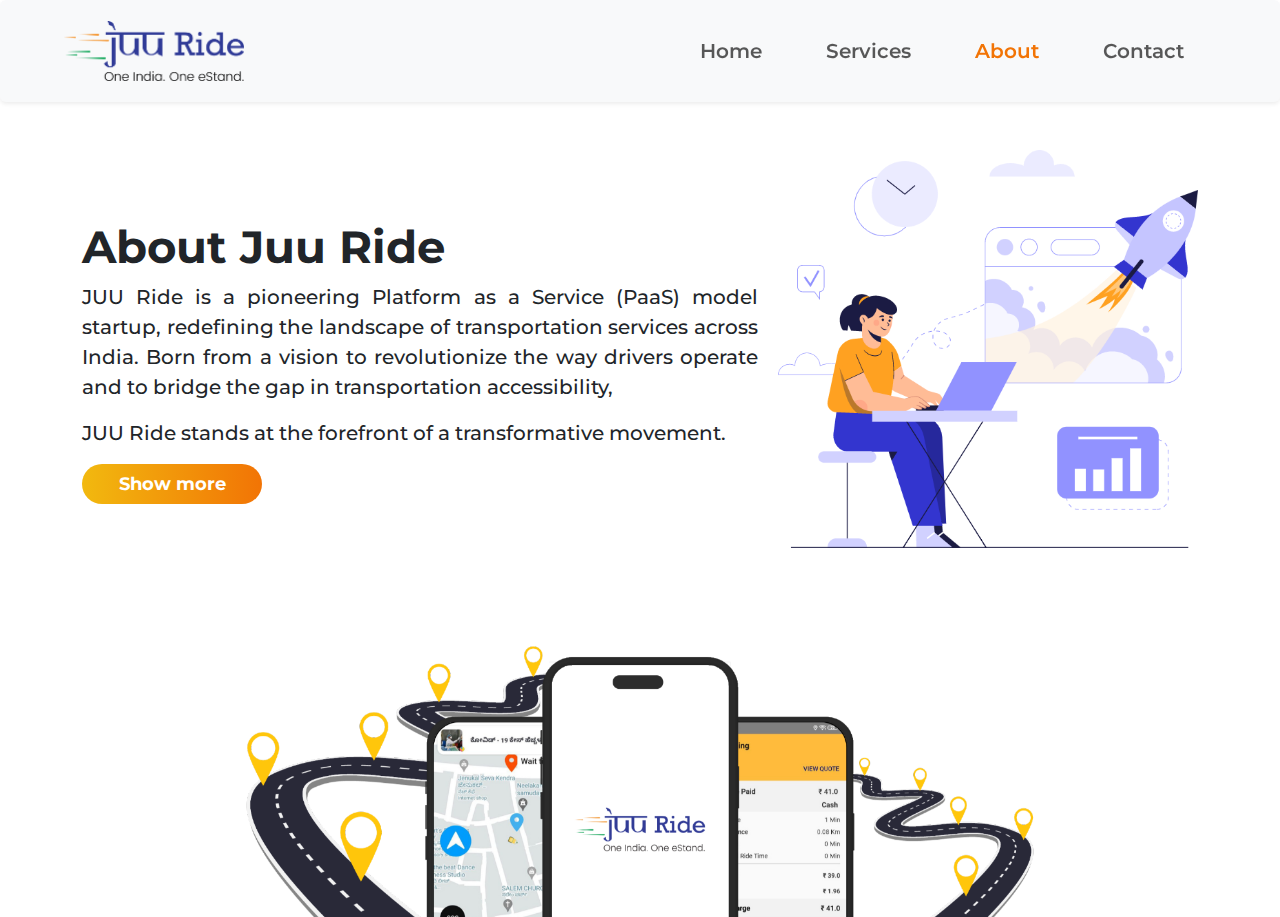
==== about.html @ 824b2cb9 "for html" ====
<!DOCTYPE html>
<html lang="en">

<head>
    <meta charset="UTF-8">
    <meta name="viewport" content="width=device-width, initial-scale=1.0">
    <link rel="stylesheet" href="vendor/bootstrap/css/bootstrap.min.css" />
    <link rel="stylesheet" href="main.css">
    <link rel="stylesheet" href="https://cdnjs.cloudflare.com/ajax/libs/font-awesome/6.3.0/css/all.min.css">
    <title>Document</title>
</head>

<body>

 
<nav class="navbar navbar-expand-lg bg-light shadow-sm p-3 mb-5 rounded sticky-top">
        <div class="container-fluid px-5">
            <div class="d-flex align-items-center">
                <a class="navbar-brand" href="#"><img height="60px" src="assets/images/JUU RIDE Logo-Latest.png" alt=""></a>
                <button class="navbar-toggler" type="button" data-bs-toggle="collapse" data-bs-target="#navbarNav" aria-controls="navbarNav" aria-expanded="false" aria-label="Toggle navigation">
                    <span class="navbar-toggler-icon"></span>
                </button>
            </div>
            <div class="collapse navbar-collapse justify-content-end" id="navbarNav">
                <ul class="navbar-nav">
                    <li class="nav-item px-4">
                        <a class="nav-link " aria-current="page" href="index.html">Home</a>
                    </li>
                    <li class="nav-item px-4">
                        <a class="nav-link" href="services.html">Services</a>
                    </li>
                    <li class="nav-item px-4">
                        <a class="nav-link active" href="about.html">About</a>
                    </li>
                    <li class="nav-item px-4">
                        <a class="nav-link" href="contact-us.html">Contact</a>
                    </li>
                </ul>
            </div>
        </div>
    </nav>





    <div class="container">
        <div class=" about">
        <img src="assets/images/about.png" class="img-fluid rounded float-end" alt="...">
           
            <input id="ch" type="checkbox">
            <h1 >About Juu Ride</h1>
            <p>JUU Ride is a pioneering Platform as a Service (PaaS) model startup, redefining the landscape of transportation services across India. Born from a vision to revolutionize the way drivers operate and to bridge the gap in transportation accessibility,</p>
            <p> JUU Ride stands at the forefront of a transformative movement.</p>

            <div class="abtcontent">
                <p>Our field-tested product is ready to redefine mobility, offering a diverse range of vehicle options for both passengers and goods. From city rides to outstation trips, we cater to every unique journey, ensuring no one is left behind with our multi-lingual support. But we’re more than just a transportation solution. We’re a movement towards driver empowerment, economic growth in Tier 3 cities, and sustainable, transparent, and affordable transportation.</p> <p>With JUU Ride, you have the power to choose, customize, and shape your transportation experience. Our platform integrates seamlessly with existing apps like WhatsApp and Telegram, and our architecture is built for speed and scalability, ensuring a swift implementation and room for growth.</p> <p>Join us in revolutionizing Indian transportation. Join JUU Ride.</p>

                <label for="ch">Show less</label>
            </div>
           
            <label for="ch">Show more</label>
            <!-- <button class="btn-btn-primary">Learn More</button> -->
        </div>
    </div>


<div class="about-foot "><img class="img-fluid" src="assets/images/about-footer.png" alt=""></div>



    <?php include('./includes/footer.php'); ?>


    <script src="vendor/bootstrap/js/bootstrap.min.js"></script>
</body>

</html>
---- main.css ----
@import url('https://fonts.googleapis.com/css2?family=Montserrat:ital,wght@0,100;0,200;0,300;0,400;0,500;0,600;0,700;0,800;0,900;1,100;1,200;1,300;1,400;1,500;1,600;1,700;1,800;1,900&display=swap');

*{
font-family: 'Montserrat', sans-serif;
}

/* navbar */

.navbar{
margin-bottom: 105px;
}

.nav-link{
    font-size: 20px;
    font-weight:600;
}


.navbar-nav .nav-item a.nav-link:hover {
    color: #F27405 !important;
} 
a .active {
    color:#F27405 !important; 
}

/* .nav-item.active a {
    color:#F27405 !important; 
} */

/* .navbar-nav .nav-item.active a {
    background-color: #007bff !important;
    color: #fff !important;
  } */
 .navbar-nav .nav-item .nav-link.active {
    color:#F27405 !important; 
}

@media (max-width: 768px) {
   .navbar-brand button{
   height: 40px;
    }
}


/* index */


.top_content p{
    text-align: left;
    font-size: 47px ;
    font-weight: bolder;
    letter-spacing: 0px;
    color: #141A30;
    line-height: 60px;
}

@media (max-width: 768px) {
    .top_content p{
        font-size: 44px; /* Adjust the font size for smaller screens */
    }
}

@media (max-width: 425px) {
    .top_content p{
        font-size: 32px; /* Adjust the font size for smaller screens */
        line-height: 40px;
    }
}

.top_content button{
    width: 180px; 
    /* border-color: #F27405; */
    border-width: 2px;
    color:#F27405 ;
}

@media (max-width: 425px) {
    .top_content {
       text-align: center;
    }
}

.btn1{
    background: linear-gradient(to right, #F2B90F,#F27405); 
    color:white !important;
    width: 180px;
}

.top_ride img{
    
    left: 899px;
    width: 615px;
   
}

.ride_card{
    padding-top:13vw;
}

.card1 .card {
    border-color: blue;
    border-radius: 17px;
    width:20rem;
    background-color: #0137DD;
    margin-left: 12px;
  }

  @media (max-width:768px) {
    .card1 .card {
      width:230px;
    }
}
  .card1 .card p{
    font-size: 17px;
  }
  .card-body {
    height: 250px; /* Set your desired fixed height */
    overflow: auto; /* Add overflow for cases where content might exceed the fixed height */
}

.drive-value h1{
    font-size: 47px;
    font-weight:600;
}

.drive-value p{
    font-size: 28px;
    font-weight:500;
    color: rgb(62, 62, 62);
}

@media (max-width: 425px) {
   .drive-value h1{
        font-size: 28px;
   }
   .drive-value p{
    font-size: 20px;
   }
}
.dval-img img{
    
    width: 600px;
}

.data{
    padding-top:13vw;
    padding-bottom: 13vw;
}

.bottom{
    background: linear-gradient(#002ADB,#00156E); 
    color:white !important; 
   margin-bottom: 0px;
padding-bottom: 0px;
}
@media (max-width: 425px) {
.bottom h3{
    font-size:18px ;
    text-align: justify;
   
}

    .foot{
        padding-left: 0px;
        margin-left: 0px;
        padding-right: 50px;
    }

    .foot1 p{
        text-align: justify;
    }
}




/* footer */

.footer{
    background-color:#F5F6FA;
}


  .list li {
    display: inline;
    margin-right: 40px; 
}

.links ul li a {
    text-decoration: none; 
    color: #333;
}


/* about_us */

.about img{
  width:420px ;
  margin:0px 0px 30px 20px ;
}

.about h1{
    font-size: 45px;
    font-weight: bold;
  padding-top: 70px;
}

.about p {
    font-size: 20px; 
    font-weight: 500; 
    text-align: justify;
}

.about img{
    width:420px ;
    margin:0px 0px 30px 20px ;
  }

.about label{
    background: linear-gradient(to right, #F2B90F,#F27405); 
    color:white ;
    width: 180px; 
    text-align: center;
    font-size: 18px;
    font-weight: bold;
    border-radius: 20px;
    height: 40px;
    line-height: 40px;
}
#ch{
    display: none;
}
#ch:checked ~ .abtcontent{
    display: block;
}

#ch:checked ~ label{
    display: none;
}
.abtcontent{
    display: none;
}

.about-foot{
max-width: 800px;
padding-top:10vw;
margin: auto;

}

@media (max-width: 425px) {
    .about h1{
        font-size: 20px;
        font-weight: bold;
     
    }
    
    .about p {
        font-size: 16px; 
        font-weight: 500; 
        text-align: justify;
    }

    .about label{
       
        width: 140px; 
        font-size: 16px;
       
        height: 30px;
        line-height: 30px;
    }
 }

 

/* contact_us */


.contact{
    padding-top:3vw;
}
.contact h1{
    font-size: 45px;
    font-weight: bold;
}

.contact p {
    font-size: 20px; 
    font-weight: 500; 
    /* text-align: justify; */
  
}

.contact img{
  width:420px ;
}

.cform{
    margin-top: 10vw ;
    margin-bottom:6vw;
}

@media (max-width: 425px) {
    .contact h1{
        font-size: 23px;
        font-weight: bold;
     
    }
    
    .contact p {
        font-size: 16px; 
        font-weight: 500; 
        text-align: justify;
    }

  .cform h3{
    font-size: 20px;
    margin-bottom: 25px;
    margin-top: 30px;
  }
 }

 .services-top{
    margin-bottom: 150px;
}

.service-con h1{
    font-size: 47px;
    font-weight:700;
}

.service-con h3{
    /* font-size: 47px; */
    font-weight:600;
    color: #333;
    
}

.service-con p{
    font-size: 22px;
    font-weight:500;
    color: rgb(62, 62, 62);
}

@media (max-width: 425px) {
    .service-con h1{
        font-size: 28px;
        font-weight:700;
        margin-top: 10px;
    }
    
    .service-con h3{
        font-size: 20px;
        font-weight:600;
        color: #333;
        
    }
    
    .service-con p{
        font-size: 15px;
       
    }

    .services-top{
        background-color: #f3f3f395;
        margin-top: 0px;
        padding-top: 0px;
    }
    .navbar{
        margin-bottom: 0px;
    }
 }
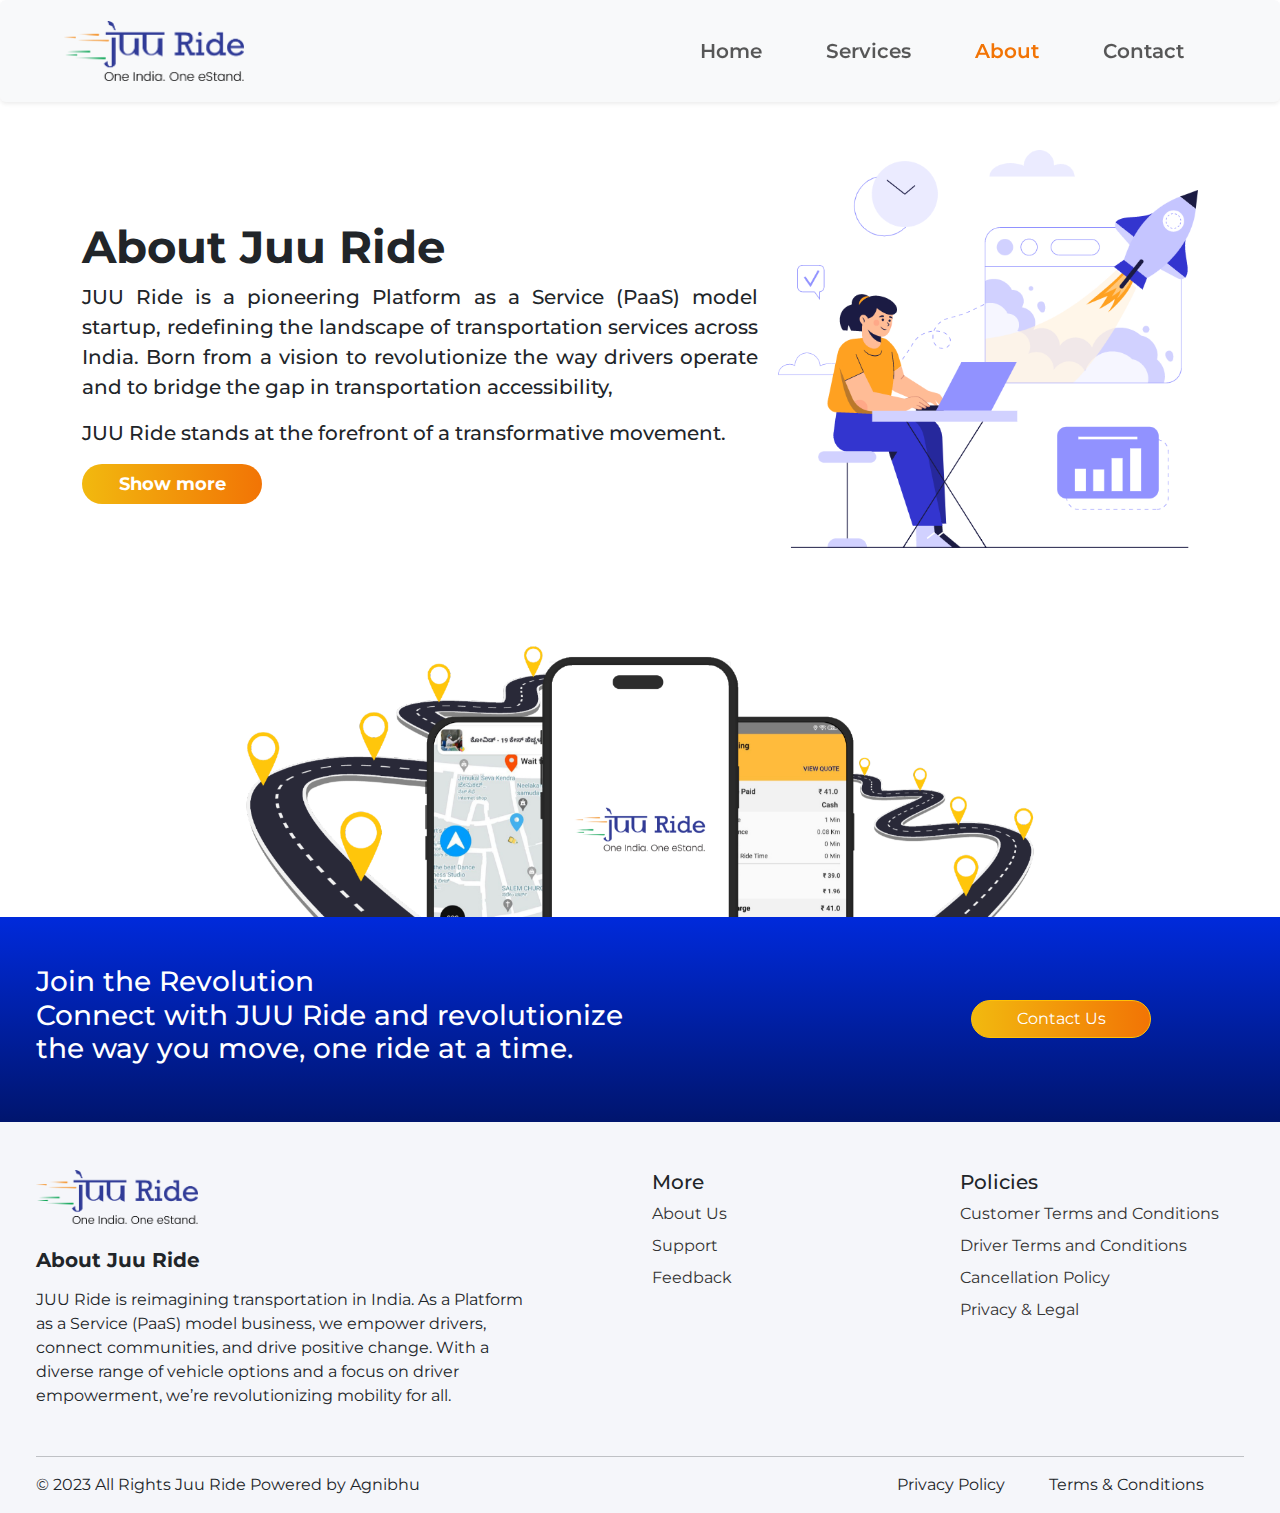
==== commit 9509c90d: "commited" ====
--- a/about.html
+++ b/about.html
@@ -69,7 +69,64 @@
 
 
 
-    <?php include('./includes/footer.php'); ?>
+<div class="container-fluid py-5  bottom">
+    <div class="row">
+        <div class="col-md-8 mx-4 foot">
+            <h3>Join the Revolution <br> Connect with JUU Ride and revolutionize <br> the way you move, one ride at a time.</h3>
+        </div>
+        <div class="col-md-3 justify-content-center d-flex  align-items-center">
+            <button class="btn btn-warning rounded-pill  btn1 m-2">Contact Us</button>
+        </div>
+    </div>
+</div>
+<footer class="bd-footer px-4 " style="background-color:#F5F6FA;">
+    <div class="container-fluid pt-5">
+        <div class="row">
+            <div class="col-lg-5 mb-3 foot1">
+                <a>
+                    <img class="pb-3" height="70px" src="assets/images/JUU RIDE Logo-Latest.png" alt="">
+                </a>
+                <h5 class="fw-bold py-2">About Juu Ride</h5>
+                <p>JUU Ride is reimagining transportation in India. As a Platform as a Service (PaaS) model business, we empower drivers, connect communities, and drive positive change. With a diverse range of vehicle options and a focus on driver empowerment, we’re revolutionizing mobility for all.</p>
+            </div>
+            <div class="col-6 col-lg-3 links offset-lg-1 mb-3">
+                <h5>More</h5>
+                <ul class="list-unstyled">
+                    <li class="mb-2"><a href="">About Us </a></li>
+                    <li class="mb-2"><a href="">Support </a></li>
+                    <li class="mb-2"><a href="">Feedback</a></li>
+                </ul>
+            </div>
+            <div class="col-6 col-lg-3 links mb-3">
+                <h5>Policies</h5>
+                <ul class="list-unstyled">
+                    <li class="mb-2"><a href="">Customer Terms and Conditions</a></li>
+                    <li class="mb-2"><a href="">Driver Terms and Conditions</a></li>
+                    <li class="mb-2"><a href="">Cancellation Policy</a></li>
+                    <li class="mb-2"><a href="">Privacy & Legal</a></li>
+                </ul>
+            </div>
+
+        </div>
+
+        <hr>
+        <div>
+            <div class="row">
+                <div class="col-md-6">
+                    <p>© 2023 All Rights Juu Ride Powered by Agnibhu</p>
+                </div>
+                <div class="col-md-6 d-flex justify-content-between flex-column">
+                    <ul class="list list-unstyled  align-self-end">
+                        <li>Privacy Policy</li>
+                        <li>Terms & Conditions</li>
+                    </ul>
+
+                </div>
+            </div>
+
+        </div>
+    </div>
+</footer>
 
 
     <script src="vendor/bootstrap/js/bootstrap.min.js"></script>
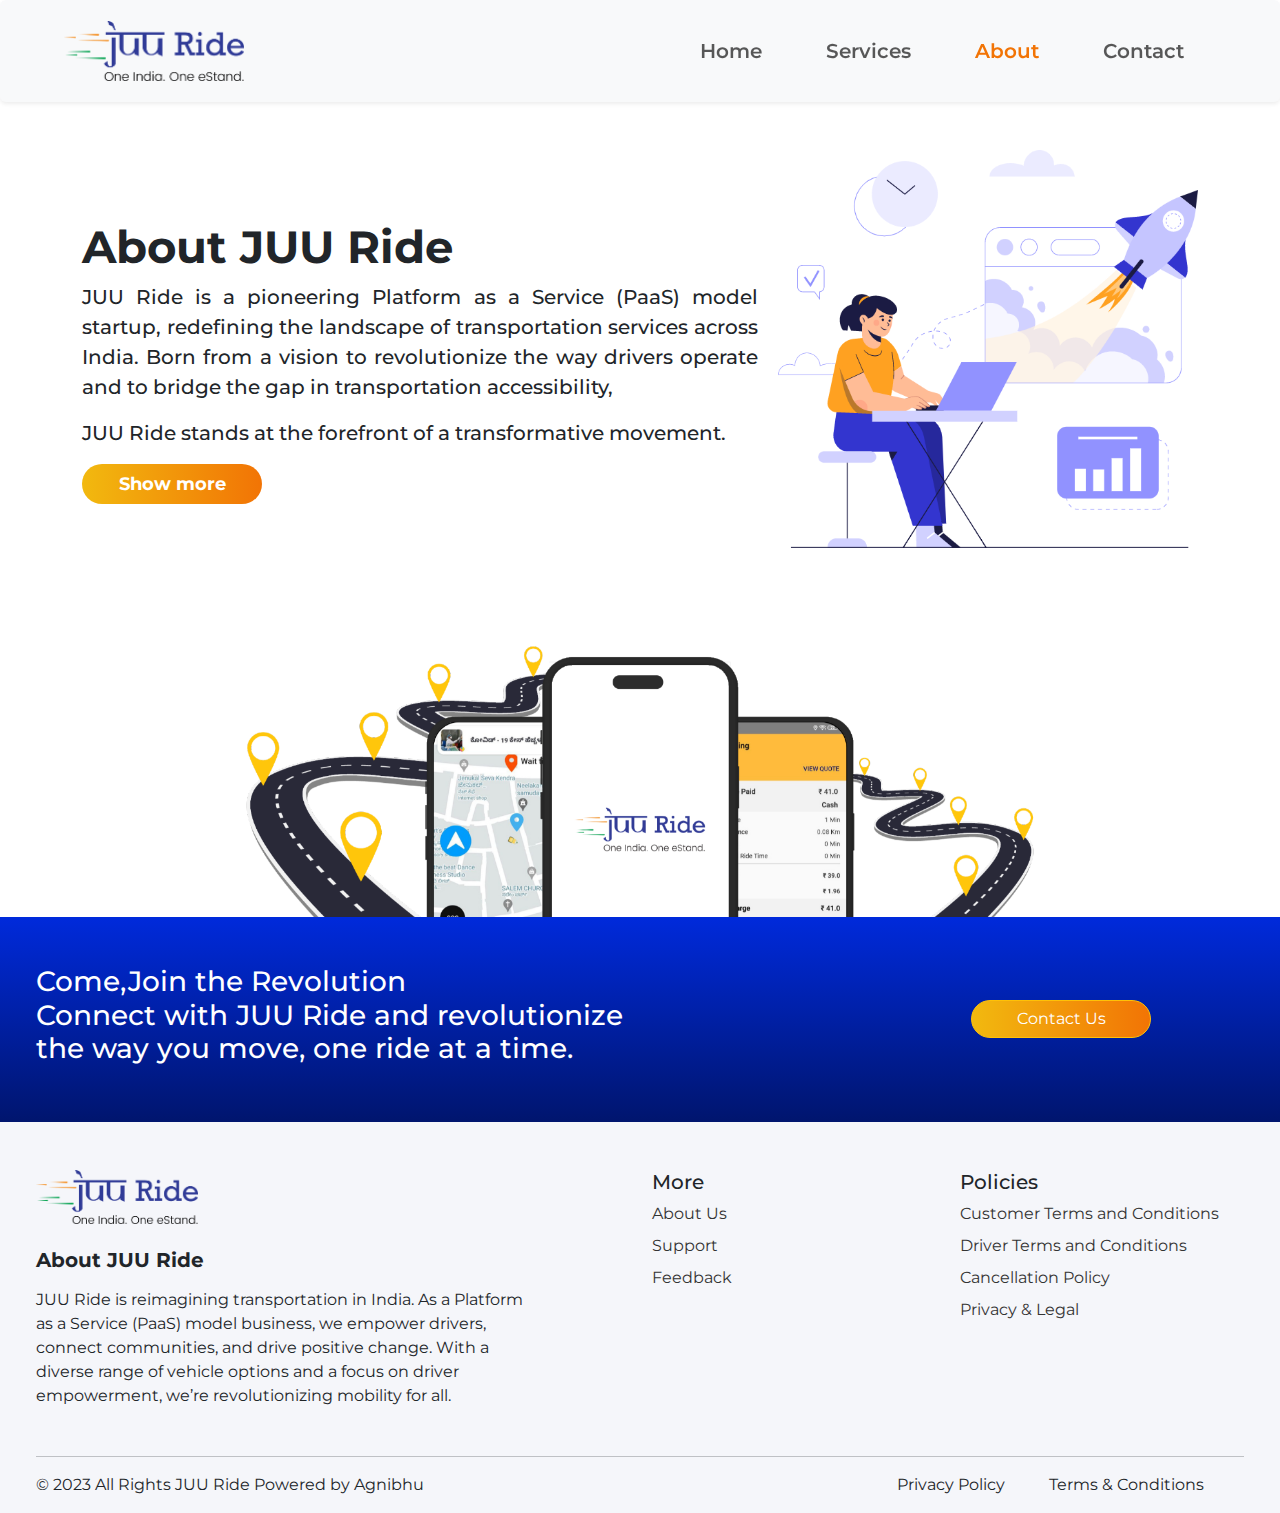
==== commit d8687bdf: "changes updated" ====
--- a/about.html
+++ b/about.html
@@ -49,7 +49,7 @@
         <img src="assets/images/about.png" class="img-fluid rounded float-end" alt="...">
            
             <input id="ch" type="checkbox">
-            <h1 >About Juu Ride</h1>
+            <h1 >About JUU Ride</h1>
             <p>JUU Ride is a pioneering Platform as a Service (PaaS) model startup, redefining the landscape of transportation services across India. Born from a vision to revolutionize the way drivers operate and to bridge the gap in transportation accessibility,</p>
             <p> JUU Ride stands at the forefront of a transformative movement.</p>
 
@@ -72,7 +72,7 @@
 <div class="container-fluid py-5  bottom">
     <div class="row">
         <div class="col-md-8 mx-4 foot">
-            <h3>Join the Revolution <br> Connect with JUU Ride and revolutionize <br> the way you move, one ride at a time.</h3>
+            <h3>Come,Join the Revolution <br> Connect with JUU Ride and revolutionize <br> the way you move, one ride at a time.</h3>
         </div>
         <div class="col-md-3 justify-content-center d-flex  align-items-center">
             <button class="btn btn-warning rounded-pill  btn1 m-2">Contact Us</button>
@@ -86,7 +86,7 @@
                 <a>
                     <img class="pb-3" height="70px" src="assets/images/JUU RIDE Logo-Latest.png" alt="">
                 </a>
-                <h5 class="fw-bold py-2">About Juu Ride</h5>
+                <h5 class="fw-bold py-2">About JUU Ride</h5>
                 <p>JUU Ride is reimagining transportation in India. As a Platform as a Service (PaaS) model business, we empower drivers, connect communities, and drive positive change. With a diverse range of vehicle options and a focus on driver empowerment, we’re revolutionizing mobility for all.</p>
             </div>
             <div class="col-6 col-lg-3 links offset-lg-1 mb-3">
@@ -113,7 +113,7 @@
         <div>
             <div class="row">
                 <div class="col-md-6">
-                    <p>© 2023 All Rights Juu Ride Powered by Agnibhu</p>
+                    <p>© 2023 All Rights JUU Ride Powered by Agnibhu</p>
                 </div>
                 <div class="col-md-6 d-flex justify-content-between flex-column">
                     <ul class="list list-unstyled  align-self-end">
--- a/main.css
+++ b/main.css
@@ -5,6 +5,63 @@
 }
 
 /* navbar */
+
+
+/* .card1 {
+    scrollbar-width: thin;
+    scrollbar-color: #0c3bd6 #f0f0f0;
+    overflow-y: auto;
+}
+
+.card1::-webkit-scrollbar {
+    width: 12px;
+}
+
+.card1::-webkit-scrollbar-thumb {
+    background-color: #3498db;
+}
+
+.card1::-webkit-scrollbar-track {
+    background-color: #f0f0f0;
+} */
+
+
+.card1::-webkit-scrollbar {
+    width: 20px;
+  }
+  
+  /* Track */
+  .card1::-webkit-scrollbar-track {
+    box-shadow: inset 0 0 5px grey; 
+    border-radius: 10px;
+  }
+   
+  /* Handle */
+  .card1::-webkit-scrollbar-thumb {
+    background: rgb(52, 67, 231); 
+    border-radius: 10px;
+  }
+  
+  /* Handle on hover */
+  .card1::-webkit-scrollbar-thumb:hover {
+    background: #0f2ca0; 
+  }
+
+
+
+
+
+
+
+
+
+
+
+
+
+
+
+
 
 .navbar{
 margin-bottom: 105px;
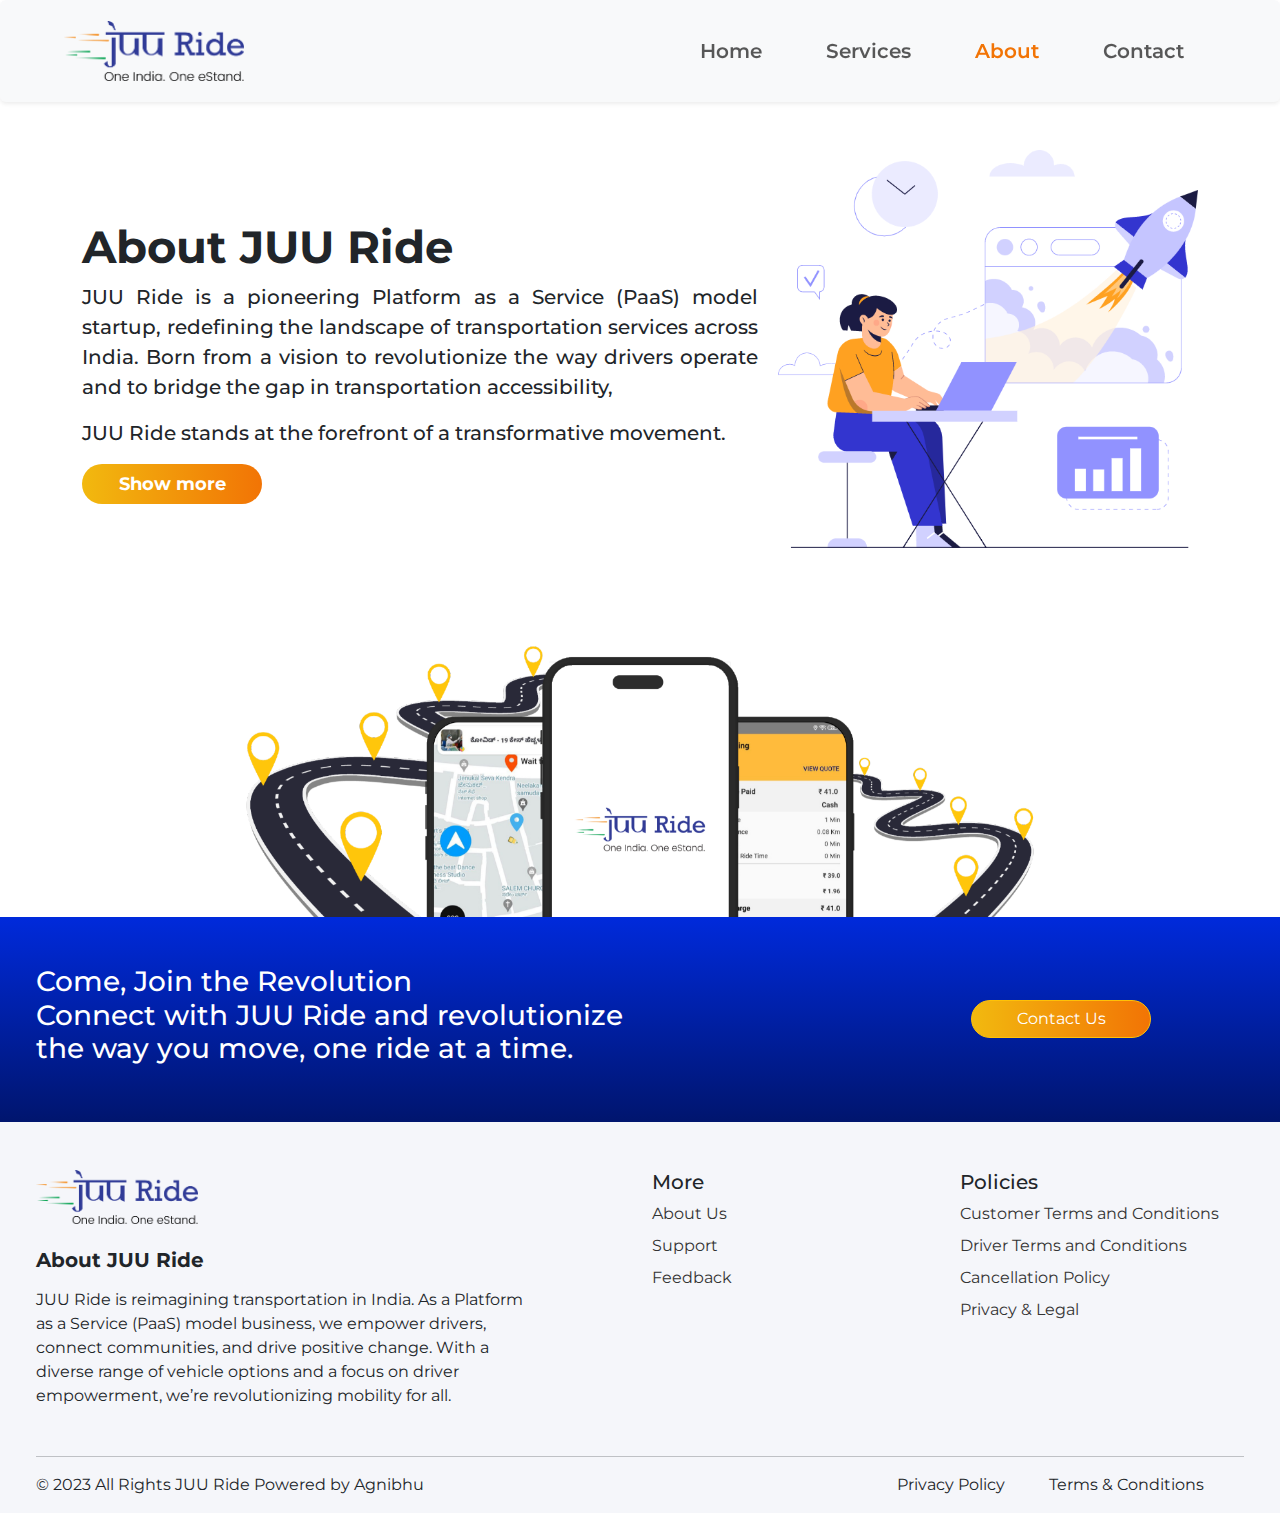
==== commit dc2ca59c: "commited" ====
--- a/about.html
+++ b/about.html
@@ -72,10 +72,14 @@
 <div class="container-fluid py-5  bottom">
     <div class="row">
         <div class="col-md-8 mx-4 foot">
-            <h3>Come,Join the Revolution <br> Connect with JUU Ride and revolutionize <br> the way you move, one ride at a time.</h3>
+            <h3>Come, Join the Revolution <br> Connect with JUU Ride and revolutionize <br> the way you move, one ride at a time.</h3>
         </div>
         <div class="col-md-3 justify-content-center d-flex  align-items-center">
-            <button class="btn btn-warning rounded-pill  btn1 m-2">Contact Us</button>
+            <button class="btn btn-warning rounded-pill  btn1 m-2">
+                <a href="contact-us.html" style="text-decoration: none; color: inherit;">
+                    Contact Us
+               </a>
+            </button>
         </div>
     </div>
 </div>
@@ -92,7 +96,7 @@
             <div class="col-6 col-lg-3 links offset-lg-1 mb-3">
                 <h5>More</h5>
                 <ul class="list-unstyled">
-                    <li class="mb-2"><a href="">About Us </a></li>
+                    <li class="mb-2"><a href="about.html">About Us </a></li>
                     <li class="mb-2"><a href="">Support </a></li>
                     <li class="mb-2"><a href="">Feedback</a></li>
                 </ul>
--- a/main.css
+++ b/main.css
@@ -200,8 +200,8 @@
 }
 
 .data{
-    padding-top:13vw;
-    padding-bottom: 13vw;
+    padding-top:6vw;
+    padding-bottom: 6vw;
 }
 
 .bottom{
